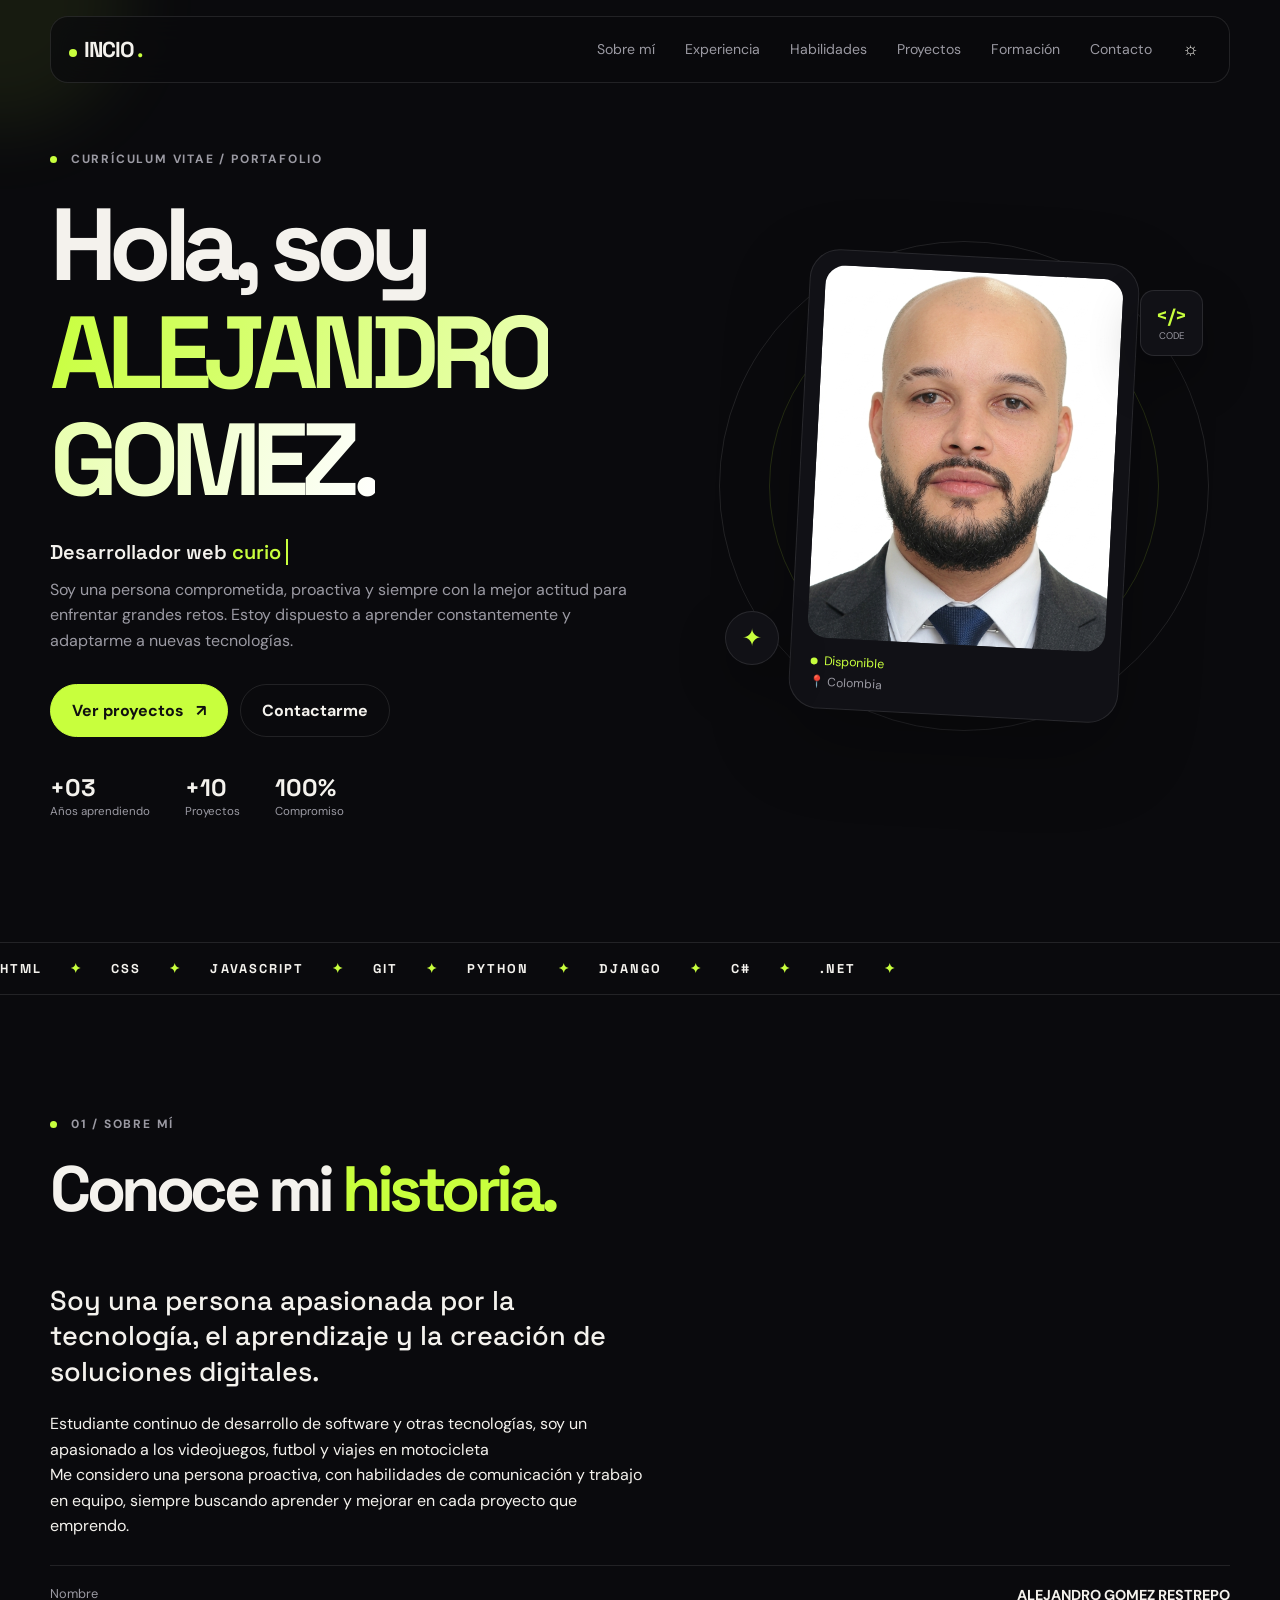
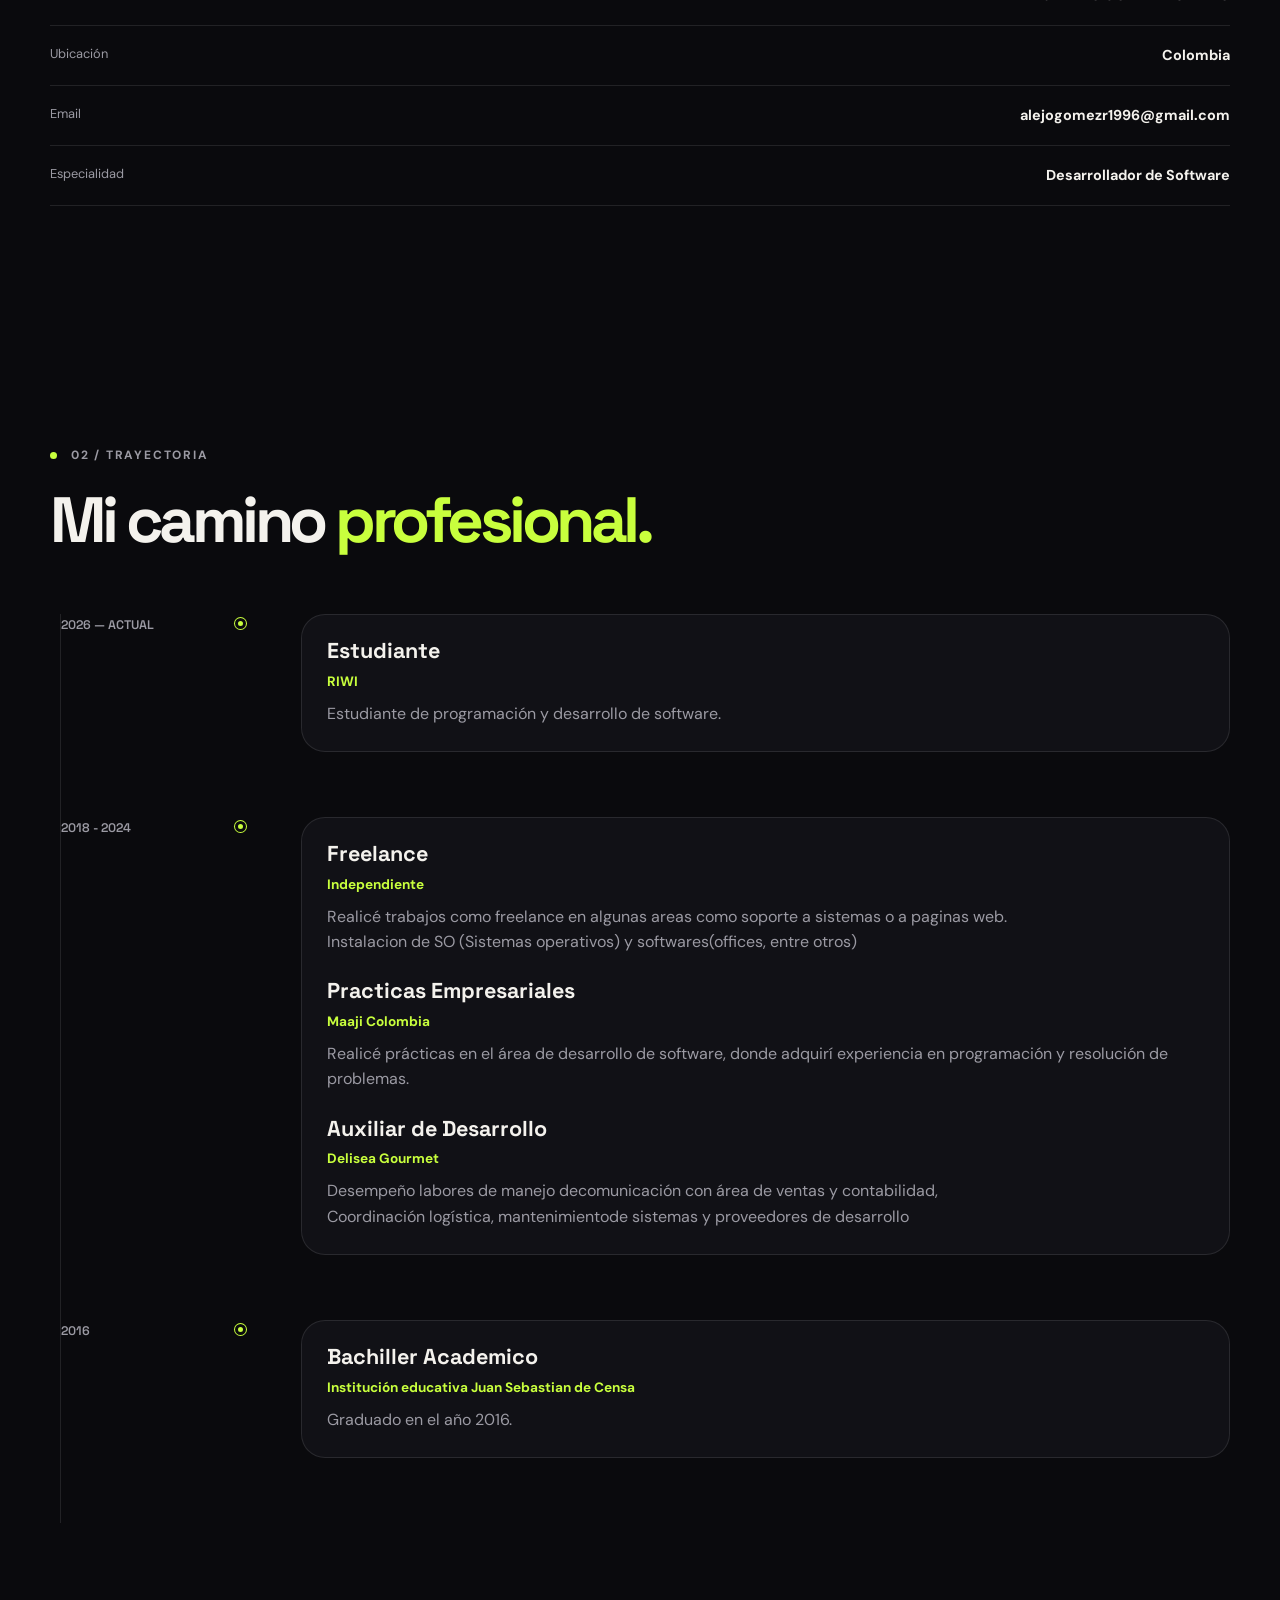
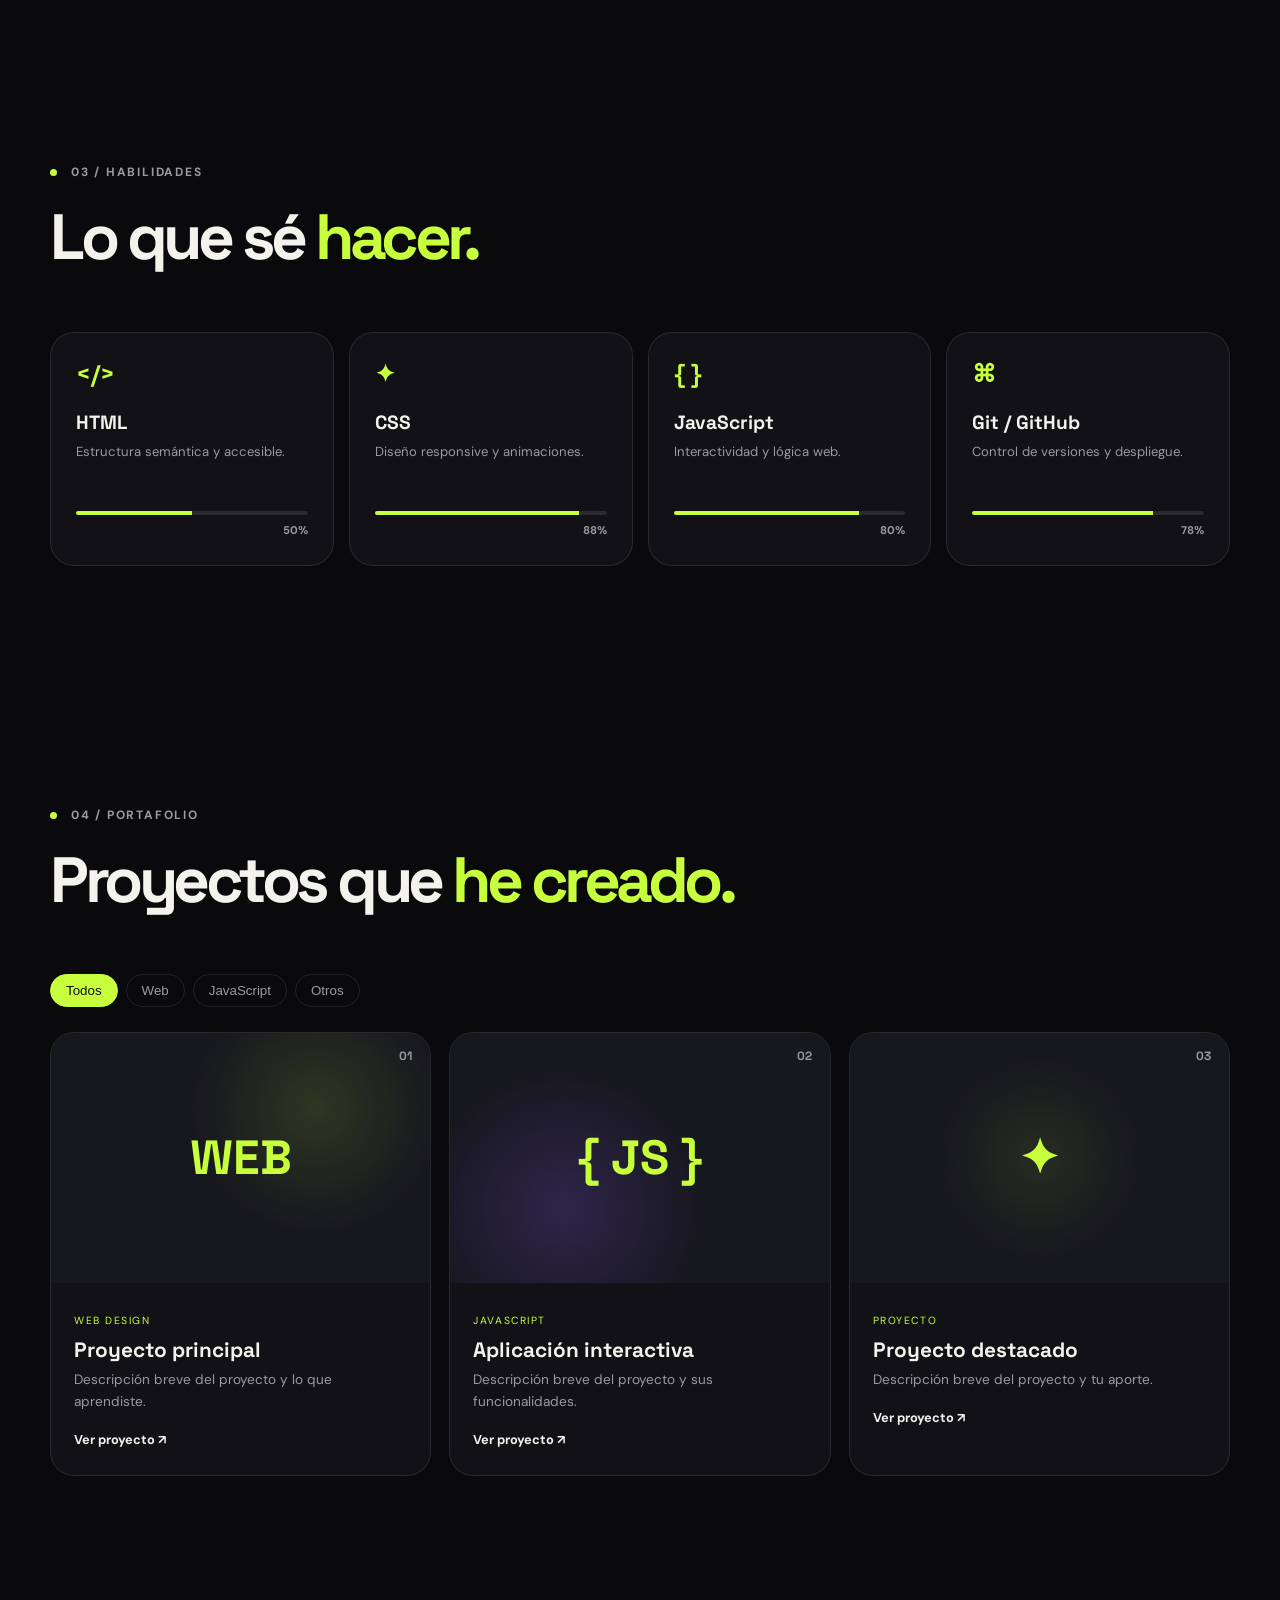
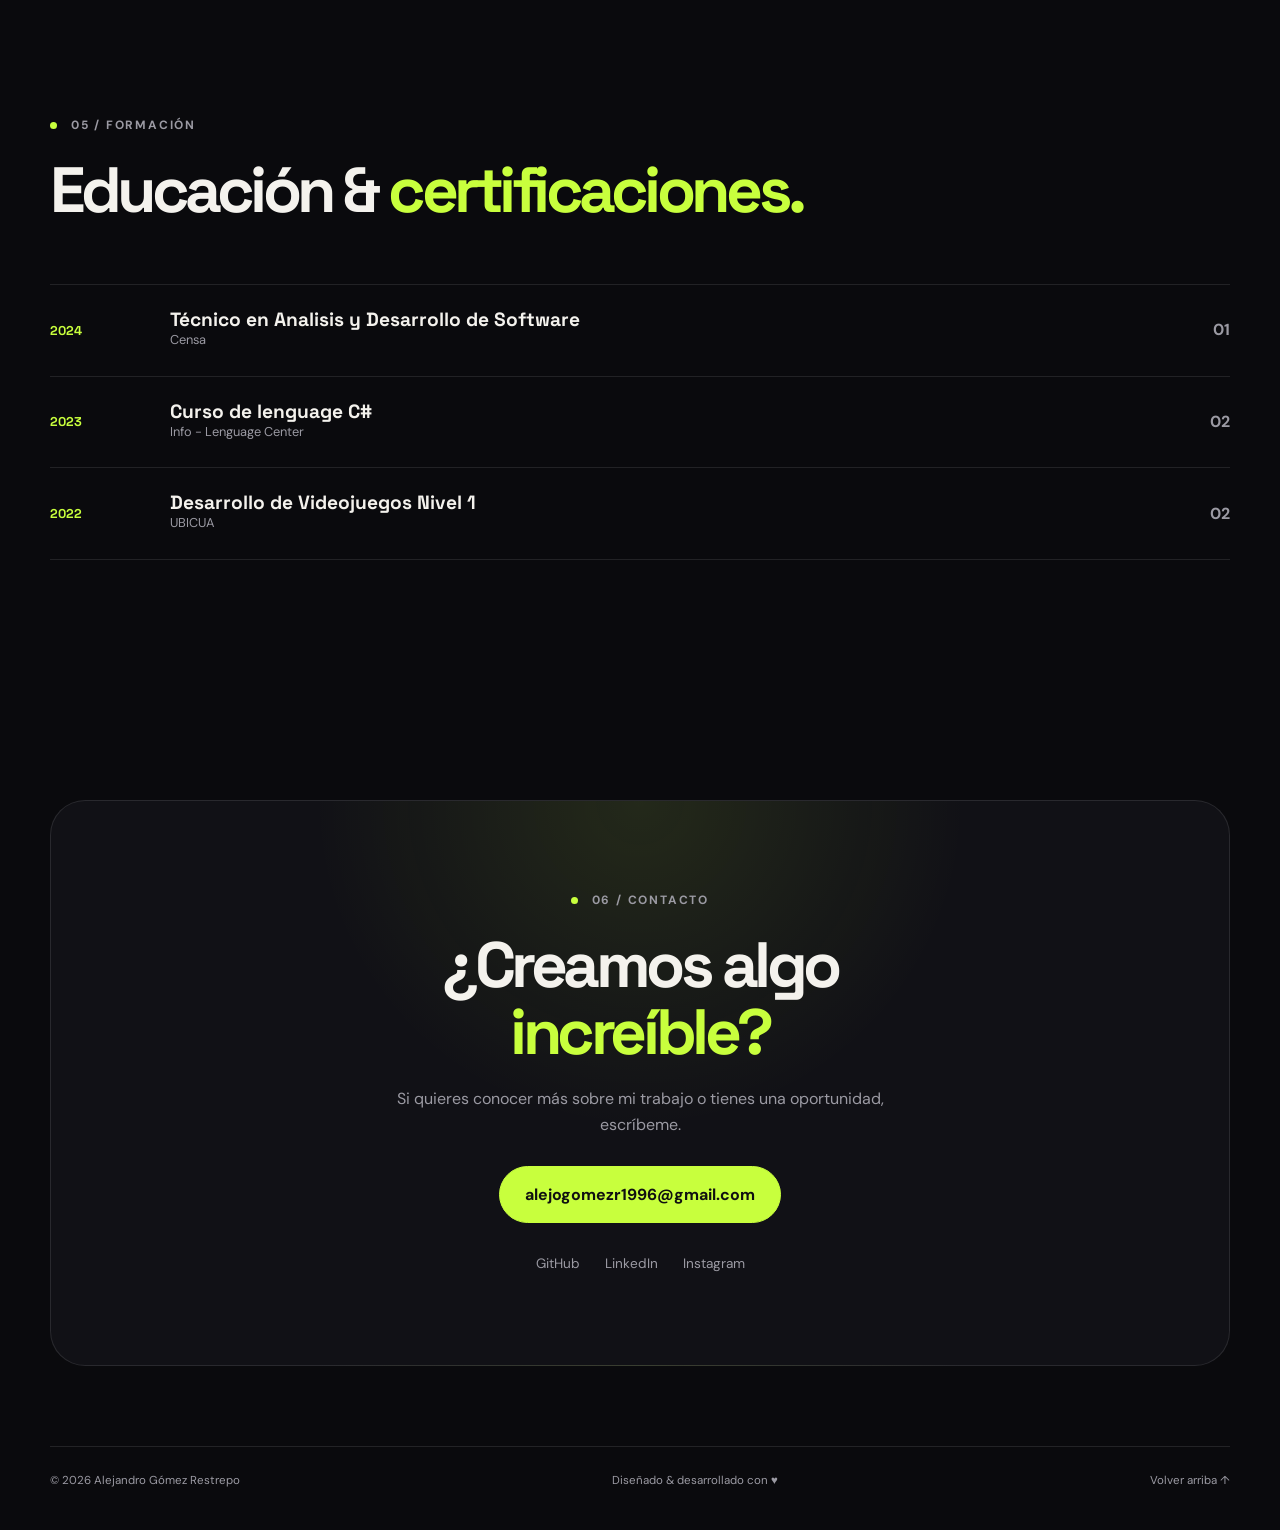
==== index.html @ 9b1a6c8f "Se agrega CV" ====
<!DOCTYPE html>
<html lang="es">
<head>
  <meta charset="UTF-8">
  <meta name="viewport" content="width=device-width, initial-scale=1.0">
  <meta name="description" content="CV interactivo y portafolio profesional.">
  <title>Mi CV | Portafolio Interactivo</title>
  <link rel="preconnect" href="https://fonts.googleapis.com">
  <link rel="preconnect" href="https://fonts.gstatic.com" crossorigin>
  <link href="https://fonts.googleapis.com/css2?family=DM+Sans:wght@400;500;600;700&family=Space+Grotesk:wght@500;600;700&display=swap" rel="stylesheet">
  <link rel="stylesheet" href="css/styles.css">
</head>
<body>
  <div class="progress-bar" id="progressBar"></div>
  <div class="cursor-glow" id="cursorGlow"></div>

  <header class="navbar">
    <a class="brand" href="#inicio"><span class="brand-dot"></span>INCIO<span class="brand-accent"> .</span></a>
    <button class="menu-toggle" id="menuToggle" aria-label="Abrir menú">☰</button>
    <nav id="mainNav">
      <a href="#sobre-mi">Sobre mí</a>
      <a href="#experiencia">Experiencia</a>
      <a href="#habilidades">Habilidades</a>
      <a href="#proyectos">Proyectos</a>
      <a href="#formacion">Formación</a>
      <a href="#contacto">Contacto</a>
      <button class="theme-toggle" id="themeToggle" aria-label="Cambiar tema">☼</button>
    </nav>
  </header>

  <main>
    <section class="hero section" id="inicio">
      <div class="hero-copy reveal">
        <p class="eyebrow"><span></span> CURRÍCULUM VITAE / PORTAFOLIO</p>
        <h1>Hola, soy<br><span class="gradient-text">ALEJANDRO GOMEZ.</span></h1>
        <p class="hero-role">Desarrollador web <span class="typed" id="typedText"></span></p>
        <p class="hero-description">
            Soy una persona comprometida, proactiva y
            siempre con la mejor actitud para enfrentar grandes
            retos. Estoy dispuesto a aprender constantemente
            y adaptarme a nuevas tecnologías.
        </p>
        <div class="hero-actions">
          <a class="btn btn-primary" href="#proyectos">Ver proyectos <span>↗</span></a>
          <a class="btn btn-ghost" href="#contacto">Contactarme</a>
        </div>
        <div class="quick-stats">
          <div><strong>+03</strong><span>Años aprendiendo</span></div>
          <div><strong>+10</strong><span>Proyectos</span></div>
          <div><strong>100%</strong><span>Compromiso</span></div>
        </div>
      </div>

      <div class="hero-visual reveal">
        <div class="orbit orbit-one"></div>
        <div class="orbit orbit-two"></div>
        <div class="profile-card">
          <div class="profile-image-wrap">
            <img src="img/photo2.jpeg" alt="Foto de perfil" class="profile-image">
          </div>
          <span class="available"><i></i> Disponible</span>
          <p class="profile-location">📍 Colombia</p>
        </div>
        <div class="floating-card card-code">
          <span>&lt;/&gt;</span><small>CODE</small>
        </div>
        <div class="floating-card card-star">✦</div>
      </div>
    </section>

    <section class="marquee" aria-label="Tecnologías">
      <div class="marquee-track">
        <span>HTML</span><b>✦</b><span>CSS</span><b>✦</b><span>JAVASCRIPT</span><b>✦</b><span>GIT</span><b>✦</b>
        <span>PYTHON</span><b>✦</b><span>DJANGO</span><b>✦</b><span>C#</span><b>✦</b><span>.NET</span><b>✦</b>
      </div>
    </section>

    <section class="section about" id="sobre-mi">
      <div class="section-heading reveal">
        <p class="eyebrow"><span></span> 01 / SOBRE MÍ</p>
        <h2>Conoce mi <em>historia.</em></h2>
      </div>
      <div class="about-grid">
        <class="about-text reveal">
          <p class="lead">Soy una persona apasionada por la tecnología, el aprendizaje y la creación de soluciones digitales.</p>
          <!-- <p>Escribe aquí una descripción más completa de tu perfil: quién eres, qué estudias o haces, cuáles son tus objetivos profesionales y qué te diferencia.</p> -->
          <p>Estudiante continuo de desarrollo de software y otras tecnologías, soy un apasionado a los videojuegos, futbol y viajes en motocicleta</p>
          <p>Me considero una persona proactiva, con habilidades de comunicación y trabajo en equipo, siempre buscando aprender y mejorar en cada proyecto que emprendo.</p><br>
          <!-- <p>Este CV está pensado para que puedas mostrar tu trayectoria de una manera visual, moderna e interactiva.</p> -->
        </div>
        <div class="info-panel reveal">
          <div><span>Nombre</span><strong>ALEJANDRO GOMEZ RESTREPO</strong></div>
          <div><span>Ubicación</span><strong>Colombia</strong></div>
          <div><span>Email</span><strong>alejogomezr1996@gmail.com</strong></div>
          <div><span>Especialidad</span><strong>Desarrollador de Software</strong></div>
        </div>
      </div>
    </section>

    <section class="section timeline-section" id="experiencia">
      <div class="section-heading reveal">
        <p class="eyebrow"><span></span> 02 / TRAYECTORIA</p>
        <h2>Mi camino <em>profesional.</em></h2>
      </div>
      <div class="timeline">
        <article class="timeline-item reveal">
          <span class="timeline-year">2026 — ACTUAL</span>  
          <div class="timeline-dot"></div>
          <div class="timeline-content">
            <h3>Estudiante</h3>
            <h4>RIWI</h4>
            <p>Estudiante de programación y desarrollo de software.</p>
          </div>
        </article>
        <article class="timeline-item reveal">
          <span class="timeline-year">2018 - 2024</span>
          <div class="timeline-dot"></div>
          <div class="timeline-content">
            <h3>Freelance</h3>
            <h4>Independiente</h4>
            <p>Realicé trabajos como freelance en algunas areas como soporte a sistemas o a paginas web.</p>
            <p>Instalacion de SO (Sistemas operativos) y softwares(offices, entre otros)</p><br>
            <h3>Practicas Empresariales</h3>
            <h4>Maaji Colombia</h4>
            <p>Realicé prácticas en el área de desarrollo de software, donde adquirí experiencia en programación y resolución de problemas.</p><br>
            <h3>Auxiliar de Desarrollo</h3>
            <h4>Delisea Gourmet</h4>
            <p>Desempeño labores de manejo decomunicación con área de ventas y contabilidad,</p>
            <p>Coordinación logística, mantenimientode sistemas y proveedores de desarrollo</p>
          </div>
        </article>
        <article class="timeline-item reveal">
          <span class="timeline-year">2016</span>
          <div class="timeline-dot"></div>
          <div class="timeline-content">
            <h3>Bachiller Academico</h3>
            <h4>Institución educativa Juan Sebastian de Censa</h4>
            <p>Graduado en el año 2016.</p>
          </div>
        </article>
      </div>
    </section>

    <section class="section skills" id="habilidades">
      <div class="section-heading reveal">
        <p class="eyebrow"><span></span> 03 / HABILIDADES</p>
        <h2>Lo que sé <em>hacer.</em></h2>
      </div>
      <div class="skills-grid">
        <div class="skill-card reveal"><div class="skill-icon">&lt;/&gt;</div><h3>HTML</h3><p>Estructura semántica y accesible.</p><div class="meter"><span style="--level: 50%"></span></div><b>50%</b></div>
        <div class="skill-card reveal"><div class="skill-icon">✦</div><h3>CSS</h3><p>Diseño responsive y animaciones.</p><div class="meter"><span style="--level: 88%"></span></div><b>88%</b></div>
        <div class="skill-card reveal"><div class="skill-icon">{ }</div><h3>JavaScript</h3><p>Interactividad y lógica web.</p><div class="meter"><span style="--level: 80%"></span></div><b>80%</b></div>
        <div class="skill-card reveal"><div class="skill-icon">⌘</div><h3>Git / GitHub</h3><p>Control de versiones y despliegue.</p><div class="meter"><span style="--level: 78%"></span></div><b>78%</b></div>
      </div>
    </section>

    <section class="section projects" id="proyectos">
      <div class="section-heading reveal">
        <p class="eyebrow"><span></span> 04 / PORTAFOLIO</p>
        <h2>Proyectos que <em>he creado.</em></h2>
      </div>
      <div class="project-filters reveal">
        <button class="filter active" data-filter="all">Todos</button>
        <button class="filter" data-filter="web">Web</button>
        <button class="filter" data-filter="js">JavaScript</button>
        <button class="filter" data-filter="otros">Otros</button>
      </div>
      <div class="projects-grid">
        <article class="project-card reveal" data-category="web">
          <div class="project-number">01</div><div class="project-art art-one">WEB</div>
          <div class="project-body"><span>WEB DESIGN</span><h3>Proyecto principal</h3><p>Descripción breve del proyecto y lo que aprendiste.</p><a href="#" class="project-link">Ver proyecto ↗</a></div>
        </article>
        <article class="project-card reveal" data-category="js">
          <div class="project-number">02</div><div class="project-art art-two">{ JS }</div>
          <div class="project-body"><span>JAVASCRIPT</span><h3>Aplicación interactiva</h3><p>Descripción breve del proyecto y sus funcionalidades.</p><a href="#" class="project-link">Ver proyecto ↗</a></div>
        </article>
        <article class="project-card reveal" data-category="otros">
          <div class="project-number">03</div><div class="project-art art-three">✦</div>
          <div class="project-body"><span>PROYECTO</span><h3>Proyecto destacado</h3><p>Descripción breve del proyecto y tu aporte.</p><a href="#" class="project-link">Ver proyecto ↗</a></div>
        </article>
      </div>
    </section>

    <section class="section education" id="formacion">
      <div class="section-heading reveal">
        <p class="eyebrow"><span></span> 05 / FORMACIÓN</p>
        <h2>Educación & <em>certificaciones.</em></h2>
      </div>
      <div class="education-list">
        <div class="education-item reveal"><span>2024</span><div><h3>Técnico en Analisis y Desarrollo de Software</h3><p>Censa </p></div><strong>01</strong></div>
        <div class="education-item reveal"><span>2023</span><div><h3>Curso de lenguage C#</h3><p>Info - Lenguage Center</p></div><strong>02</strong></div>
        <div class="education-item reveal"><span>2022</span><div><h3>Desarrollo de Videojuegos Nivel 1</h3><p>UBICUA</p></div><strong>02</strong></div>
        <!-- <div class="education-item reveal"><span>2025</span><div><h3>Certificación adicional</h3><p>Entidad certificadora</p></div><strong>03</strong></div> -->
      </div>
    </section>

    <section class="section contact" id="contacto">
      <div class="contact-box reveal">
        <p class="eyebrow"><span></span> 06 / CONTACTO</p>
        <h2>¿Creamos algo<br><em>increíble?</em></h2>
        <p>Si quieres conocer más sobre mi trabajo o tienes una oportunidad, escríbeme.</p>
        <a class="btn btn-primary big" href="mailto:alejogomezr1996@gmail.com">alejogomezr1996@gmail.com</a>
        <div class="socials">
          <a href="https://github.com/AlejandroGR96" aria-label="GitHub" target="_blank">GitHub</a>
          <a href="https://www.linkedin.com/in/alejandro-gomez-restrepo-93690523a/" aria-label="LinkedIn" target="_blank">LinkedIn</a>
          <a href="https://www.instagram.com/alejogr_96?xtok=ZXhmM2g1YzNiZmpo" aria-label="Instagram" target="_blank">Instagram</a>
        </div>
      </div>
    </section>
  </main>

  <footer>
    <span>© 2026 Alejandro Gómez Restrepo</span>
    <span>Diseñado & desarrollado con ♥</span>
    <a href="#inicio">Volver arriba ↑</a>
  </footer> 

  <script src="js/main.js"></script>
</body>
</html>
---- css/styles.css ----
/* =========================
  CV INTERACTIVO - ESTILOS
  ========================= */
:root {
  --bg: #0a0a0d;
  --surface: #111116;
  --surface-2: #17171e;
  --text: #f4f2ed;
  --muted: #9b9aa3;
  --line: rgba(255, 255, 255, 0.1);
  --accent: #c8ff3d;
  --accent-2: #8d5cff;
  --max: 1180px;
  --radius: 24px;
}
body.light {
  --bg: #f5f4ef;
  --surface: #ffffff;
  --surface-2: #eae9e2;
  --text: #111116;
  --muted: #5f5f68;
  --line: rgba(0, 0, 0, 0.11);
}
* {
  box-sizing: border-box;
  margin: 0;
  padding: 0;
}
html {
  scroll-behavior: smooth;
}
body {
  background: var(--bg);
  color: var(--text);
  font-family: "DM Sans", sans-serif;
  line-height: 1.6;
  overflow-x: hidden;
  transition:
    background 0.3s,
    color 0.3s;
}
a {
  color: inherit;
  text-decoration: none;
}
.progress-bar {
  position: fixed;
  inset: 0 auto auto 0;
  width: 0;
  height: 3px;
  background: var(--accent);
  z-index: 9999;
}
.cursor-glow {
  position: fixed;
  width: 260px;
  height: 260px;
  border-radius: 50%;
  background: rgba(200, 255, 61, 0.07);
  filter: blur(35px);
  pointer-events: none;
  transform: translate(-50%, -50%);
  z-index: 0;
}
.navbar {
  position: fixed;
  top: 0;
  left: 50%;
  transform: translateX(-50%);
  width: min(100% - 32px, 1180px);
  margin-top: 16px;
  padding: 13px 18px;
  display: flex;
  align-items: center;
  justify-content: space-between;
  border: 1px solid var(--line);
  border-radius: 18px;
  background: rgba(10, 10, 13, 0.72);
  backdrop-filter: blur(18px);
  z-index: 1000;
}
body.light .navbar {
  background: rgba(245, 244, 239, 0.78);
}
.brand {
  font: 700 1.35rem "Space Grotesk";
  letter-spacing: -0.05em;
}
.brand-dot {
  display: inline-block;
  width: 8px;
  height: 8px;
  border-radius: 50%;
  background: var(--accent);
  margin-right: 7px;
}
.brand-accent {
  color: var(--accent);
}
nav {
  display: flex;
  gap: 6px;
  align-items: center;
}
nav a,
.theme-toggle {
  padding: 8px 12px;
  color: var(--muted);
  font-size: 0.88rem;
  border-radius: 10px;
  transition: 0.25s;
}
nav a:hover {
  color: var(--text);
  background: var(--line);
}
.theme-toggle,
.menu-toggle {
  border: 0;
  background: transparent;
  color: var(--text);
  cursor: pointer;
  font-size: 1.15rem;
}
.menu-toggle {
  display: none;
}
.section {
  width: min(100% - 40px, var(--max));
  margin: auto;
  padding: 120px 0;
  position: relative;
}
.hero {
  min-height: 100vh;
  display: grid;
  grid-template-columns: 1.05fr 0.95fr;
  align-items: center;
  gap: 60px;
  padding-top: 150px;
}
.eyebrow {
  color: var(--muted);
  font-size: 0.75rem;
  letter-spacing: 0.15em;
  font-weight: 700;
  margin-bottom: 22px;
}
.eyebrow span {
  display: inline-block;
  width: 7px;
  height: 7px;
  background: var(--accent);
  border-radius: 50%;
  margin-right: 9px;
}
h1,
h2,
h3 {
  font-family: "Space Grotesk", sans-serif;
  line-height: 1.05;
}
h1 {
  font-size: clamp(4rem, 8vw, 7.8rem);
  letter-spacing: -0.08em;
}
h2 {
  font-size: clamp(2.8rem, 5vw, 5rem);
  letter-spacing: -0.07em;
}
h2 em {
  font-style: normal;
  color: var(--accent);
}
.gradient-text {
  background: linear-gradient(110deg, var(--accent), #fff);
  -webkit-background-clip: text;
  background-clip: text;
  color: transparent;
}
.hero-role {
  margin: 25px 0 12px;
  font: 600 1.25rem "Space Grotesk";
}
.typed {
  color: var(--accent);
  border-right: 2px solid var(--accent);
  padding-right: 5px;
}
.hero-description {
  color: var(--muted);
  max-width: 620px;
}
.hero-actions {
  display: flex;
  gap: 12px;
  margin: 30px 0;
}
.btn {
  display: inline-flex;
  align-items: center;
  justify-content: center;
  gap: 12px;
  border-radius: 999px;
  padding: 13px 21px;
  font-weight: 700;
  border: 1px solid var(--line);
  transition: 0.25s;
}
.btn-primary {
  color: #101010;
  background: var(--accent);
  border-color: var(--accent);
}
.btn-primary:hover {
  transform: translateY(-3px);
  box-shadow: 0 12px 30px rgba(200, 255, 61, 0.18);
}
.btn-ghost:hover {
  background: var(--line);
  transform: translateY(-3px);
}
.quick-stats {
  display: flex;
  gap: 35px;
  margin-top: 35px;
}
.quick-stats div {
  display: grid;
}
.quick-stats strong {
  font: 700 1.5rem "Space Grotesk";
}
.quick-stats span {
  color: var(--muted);
  font-size: 0.72rem;
}
.hero-visual {
  min-height: 560px;
  display: grid;
  place-items: center;
  position: relative;
}
.profile-card {
  width: min(330px, 80%);
  padding: 15px;
  border: 1px solid var(--line);
  background: var(--surface);
  border-radius: 30px;
  transform: rotate(3deg);
  box-shadow: 0 30px 80px rgba(0, 0, 0, 0.25);
  z-index: 2;
}
.profile-image-wrap {
  aspect-ratio: 4/5;
  border-radius: 20px;
  overflow: hidden;
  background: var(--surface-2);
}
.profile-image {
  width: 100%;
  height: 100%;
  object-fit: cover;
}
.available {
  display: inline-flex;
  align-items: center;
  gap: 7px;
  margin: 14px 0 2px 5px;
  color: var(--accent);
  font-size: 0.78rem;
}
.available i {
  width: 7px;
  height: 7px;
  background: var(--accent);
  border-radius: 50%;
}
.profile-location {
  margin-left: 5px;
  color: var(--muted);
  font-size: 0.75rem;
}
.orbit {
  position: absolute;
  border: 1px solid var(--line);
  border-radius: 50%;
}
.orbit-one {
  width: 490px;
  height: 490px;
  animation: spin 20s linear infinite;
}
.orbit-two {
  width: 390px;
  height: 390px;
  animation: spin 14s linear infinite reverse;
  border-color: rgba(200, 255, 61, 0.15);
}
@keyframes spin {
  to {
    transform: rotate(360deg);
  }
}
.floating-card {
  position: absolute;
  background: var(--surface);
  border: 1px solid var(--line);
  box-shadow: 0 20px 50px rgba(0, 0, 0, 0.3);
  z-index: 3;
}
.card-code {
  top: 15%;
  right: 5%;
  padding: 12px 15px;
  border-radius: 14px;
  display: grid;
  text-align: center;
}
.card-code span {
  color: var(--accent);
  font: 700 1.2rem "Space Grotesk";
}
.card-code small {
  font-size: 0.6rem;
  color: var(--muted);
}
.card-star {
  left: 5%;
  bottom: 18%;
  width: 54px;
  height: 54px;
  display: grid;
  place-items: center;
  border-radius: 50%;
  color: var(--accent);
  font-size: 1.5rem;
  animation: float 4s ease-in-out infinite;
}
@keyframes float {
  50% {
    transform: translateY(-12px) rotate(10deg);
  }
}
.marquee {
  overflow: hidden;
  border-block: 1px solid var(--line);
  padding: 17px 0;
  white-space: nowrap;
  
}
.marquee-track {
  display: flex;
  width: max-content;
  align-items: center;
  gap: 28px;
  animation: marquee 25s linear infinite;
  font: 700 0.8rem "Space Grotesk";
  letter-spacing: 0.16em;
}
.marquee b {
  color: var(--accent);
}
@keyframes marquee {
  to {
    transform: translateX(-50%);

  }
}
.section-heading {
  margin-bottom: 60px;
}
.about-grid {
  display: grid;
  grid-template-columns: 1.1fr 0.9fr;
  gap: 80px;
}
.lead {
  font: 500 1.7rem/1.3 "Space Grotesk";
  margin-bottom: 22px;
}
.about-text p:not(.lead) {
  color: var(--muted);
  margin-bottom: 15px;
  max-width: 650px;
}
.info-panel {
  border-top: 1px solid var(--line);
}
.info-panel div {
  padding: 18px 0;
  border-bottom: 1px solid var(--line);
  display: flex;
  justify-content: space-between;
  gap: 20px;
}
.info-panel span {
  color: var(--muted);
  font-size: 0.8rem;
}
.info-panel strong {
  font-size: 0.9rem;
  text-align: right;
}
.timeline {
  border-left: 1px solid var(--line);
  margin-left: 10px;
}
.timeline-item {
  display: grid;
  grid-template-columns: 180px 20px 1fr;
  gap: 20px;
  position: relative;
  padding: 0 0 65px 0;
}
.timeline-year {
  color: var(--muted);
  font: 600 0.78rem "Space Grotesk";
  padding-top: 3px;
}
.timeline-dot {
  width: 11px;
  height: 11px;
  border: 3px solid var(--bg);
  background: var(--accent);
  border-radius: 50%;
  margin-left: -26px;
  margin-top: 4px;
  box-shadow: 0 0 0 1px var(--accent);
}
.timeline-content {
  border: 1px solid var(--line);
  border-radius: var(--radius);
  padding: 25px;
  background: var(--surface);
}
.timeline-content h3 {
  font-size: 1.35rem;
}
.timeline-content h4 {
  color: var(--accent);
  font-size: 0.85rem;
  margin: 8px 0;
}
.timeline-content p {
  color: var(--muted);
}
.skills-grid {
  display: grid;
  grid-template-columns: repeat(4, 1fr);
  gap: 15px;
}
.skill-card {
  padding: 25px;
  border: 1px solid var(--line);
  background: var(--surface);
  border-radius: var(--radius);
  transition: 0.3s;
  position: relative;
  overflow: hidden;
}
.skill-card:hover {
  transform: translateY(-7px);
  border-color: rgba(200, 255, 61, 0.35);
}
.skill-icon {
  color: var(--accent);
  font: 700 1.5rem "Space Grotesk";
  height: 55px;
}
.skill-card h3 {
  font-size: 1.2rem;
}
.skill-card p {
  color: var(--muted);
  font-size: 0.82rem;
  min-height: 50px;
  margin: 8px 0 20px;
}
.meter {
  height: 4px;
  background: var(--line);
  border-radius: 10px;
  overflow: hidden;
}
.meter span {
  display: block;
  width: var(--level);
  height: 100%;
  background: var(--accent);
}
.skill-card b {
  display: block;
  text-align: right;
  font-size: 0.7rem;
  color: var(--muted);
  margin-top: 7px;
}
.project-filters {
  display: flex;
  gap: 8px;
  margin-bottom: 25px;
}
.filter {
  cursor: pointer;
  padding: 8px 15px;
  border: 1px solid var(--line);
  border-radius: 999px;
  background: transparent;
  color: var(--muted);
}
.filter.active,
.filter:hover {
  background: var(--accent);
  color: #111;
  border-color: var(--accent);
}
.projects-grid {
  display: grid;
  grid-template-columns: repeat(3, 1fr);
  gap: 18px;
}
.project-card {
  border: 1px solid var(--line);
  background: var(--surface);
  border-radius: var(--radius);
  overflow: hidden;
  position: relative;
  transition: 0.3s;
}
.project-card:hover {
  transform: translateY(-8px);
}
.project-card.hidden {
  display: none;
}
.project-number {
  position: absolute;
  top: 15px;
  right: 18px;
  z-index: 2;
  font: 700 0.75rem "Space Grotesk";
  color: var(--muted);
}
.project-art {
  height: 250px;
  display: grid;
  place-items: center;
  font: 700 3rem "Space Grotesk";
  background: var(--surface-2);
  color: var(--accent);
}
.art-one {
  background:
    radial-gradient(circle at 70% 30%, #c8ff3d22, transparent 40%),
    var(--surface-2);
}
.art-two {
  background:
    radial-gradient(circle at 30% 70%, #8d5cff33, transparent 45%),
    var(--surface-2);
}
.art-three {
  background:
    radial-gradient(circle at 50% 50%, #c8ff3d18, transparent 45%),
    var(--surface-2);
}
.project-body {
  padding: 23px;
}
.project-body span {
  font-size: 0.65rem;
  letter-spacing: 0.15em;
  color: var(--accent);
}
.project-body h3 {
  margin: 8px 0;
  font-size: 1.3rem;
}
.project-body p {
  color: var(--muted);
  font-size: 0.85rem;
}
.project-link {
  display: inline-block;
  margin-top: 17px;
  font-weight: 700;
  font-size: 0.8rem;
}
.education-list {
  border-top: 1px solid var(--line);
}
.education-item {
  display: grid;
  grid-template-columns: 100px 1fr 50px;
  align-items: center;
  gap: 20px;
  padding: 25px 0;
  border-bottom: 1px solid var(--line);
}
.education-item > span {
  color: var(--accent);
  font: 700 0.8rem "Space Grotesk";
}
.education-item h3 {
  font-size: 1.2rem;
}
.education-item p {
  color: var(--muted);
  font-size: 0.8rem;
}
.education-item strong {
  color: var(--muted);
  text-align: right;
}
.contact {
  padding-bottom: 80px;
}
.contact-box {
  text-align: center;
  border: 1px solid var(--line);
  border-radius: 35px;
  padding: 90px 30px;
  background:
    radial-gradient(circle at 50% 0%, rgba(200, 255, 61, 0.1), transparent 40%),
    var(--surface);
}
.contact-box h2 {
  margin-bottom: 20px;
}
.contact-box > p:not(.eyebrow) {
  color: var(--muted);
  max-width: 500px;
  margin: 0 auto 28px;
}
.big {
  padding: 15px 25px;
}
.socials {
  display: flex;
  justify-content: center;
  gap: 25px;
  margin-top: 30px;
  color: var(--muted);
  font-size: 0.85rem;
}
.socials a:hover {
  color: var(--accent);
}
footer {
  width: min(100% - 40px, var(--max));
  margin: auto;
  padding: 25px 0 40px;
  border-top: 1px solid var(--line);
  display: flex;
  justify-content: space-between;
  color: var(--muted);
  font-size: 0.72rem;
}
footer a:hover {
  color: var(--text);
}
.reveal {
  opacity: 0;
  transform: translateY(30px);
  transition:
    opacity 0.7s ease,
    transform 0.7s ease;
}
.reveal.visible {
  opacity: 1;
  transform: none;
}
@media (max-width: 900px) {
  .hero {
    grid-template-columns: 1fr;
    padding-top: 130px;
  }
  .hero-visual {
    min-height: 500px;
  }
  .about-grid {
    grid-template-columns: 1fr;
    gap: 40px;
  }
  .skills-grid {
    grid-template-columns: repeat(2, 1fr);
  }
  .projects-grid {
    grid-template-columns: 1fr 1fr;
  }
}
@media (max-width: 650px) {
  .navbar {
    width: calc(100% - 20px);
  }
  .menu-toggle {
    display: block;
  }
  nav {
    position: absolute;
    top: 58px;
    left: 0;
    right: 0;
    padding: 12px;
    display: none;
    flex-direction: column;
    align-items: stretch;
    background: var(--surface);
    border: 1px solid var(--line);
    border-radius: 16px;
  }
  nav.open {
    display: flex;
  }
  nav a {
    text-align: center;
  }
  .section {
    width: min(100% - 28px, var(--max));
    padding: 85px 0;
  }
  h1 {
    font-size: clamp(3.2rem, 18vw, 5rem);
  }
  .quick-stats {
    gap: 18px;
  }
  .orbit-one {
    width: 360px;
    height: 360px;
  }
  .orbit-two {
    width: 290px;
    height: 290px;
  }
  .profile-card {
    width: 260px;
  }
  .card-code {
    right: 0;
  }
  .card-star {
    left: 0;
  }
  .skills-grid,
  .projects-grid {
    grid-template-columns: 1fr;
  }
  .timeline-item {
    grid-template-columns: 1fr;
    gap: 8px;
    padding-left: 20px;
  }
  .timeline-dot {
    position: absolute;
    left: 0;
    margin: 4px 0 0 -6px;
  }
  .education-item {
    grid-template-columns: 65px 1fr;
  }
  .education-item strong {
    display: none;
  }
  footer {
    flex-direction: column;
    gap: 8px;
  }
}
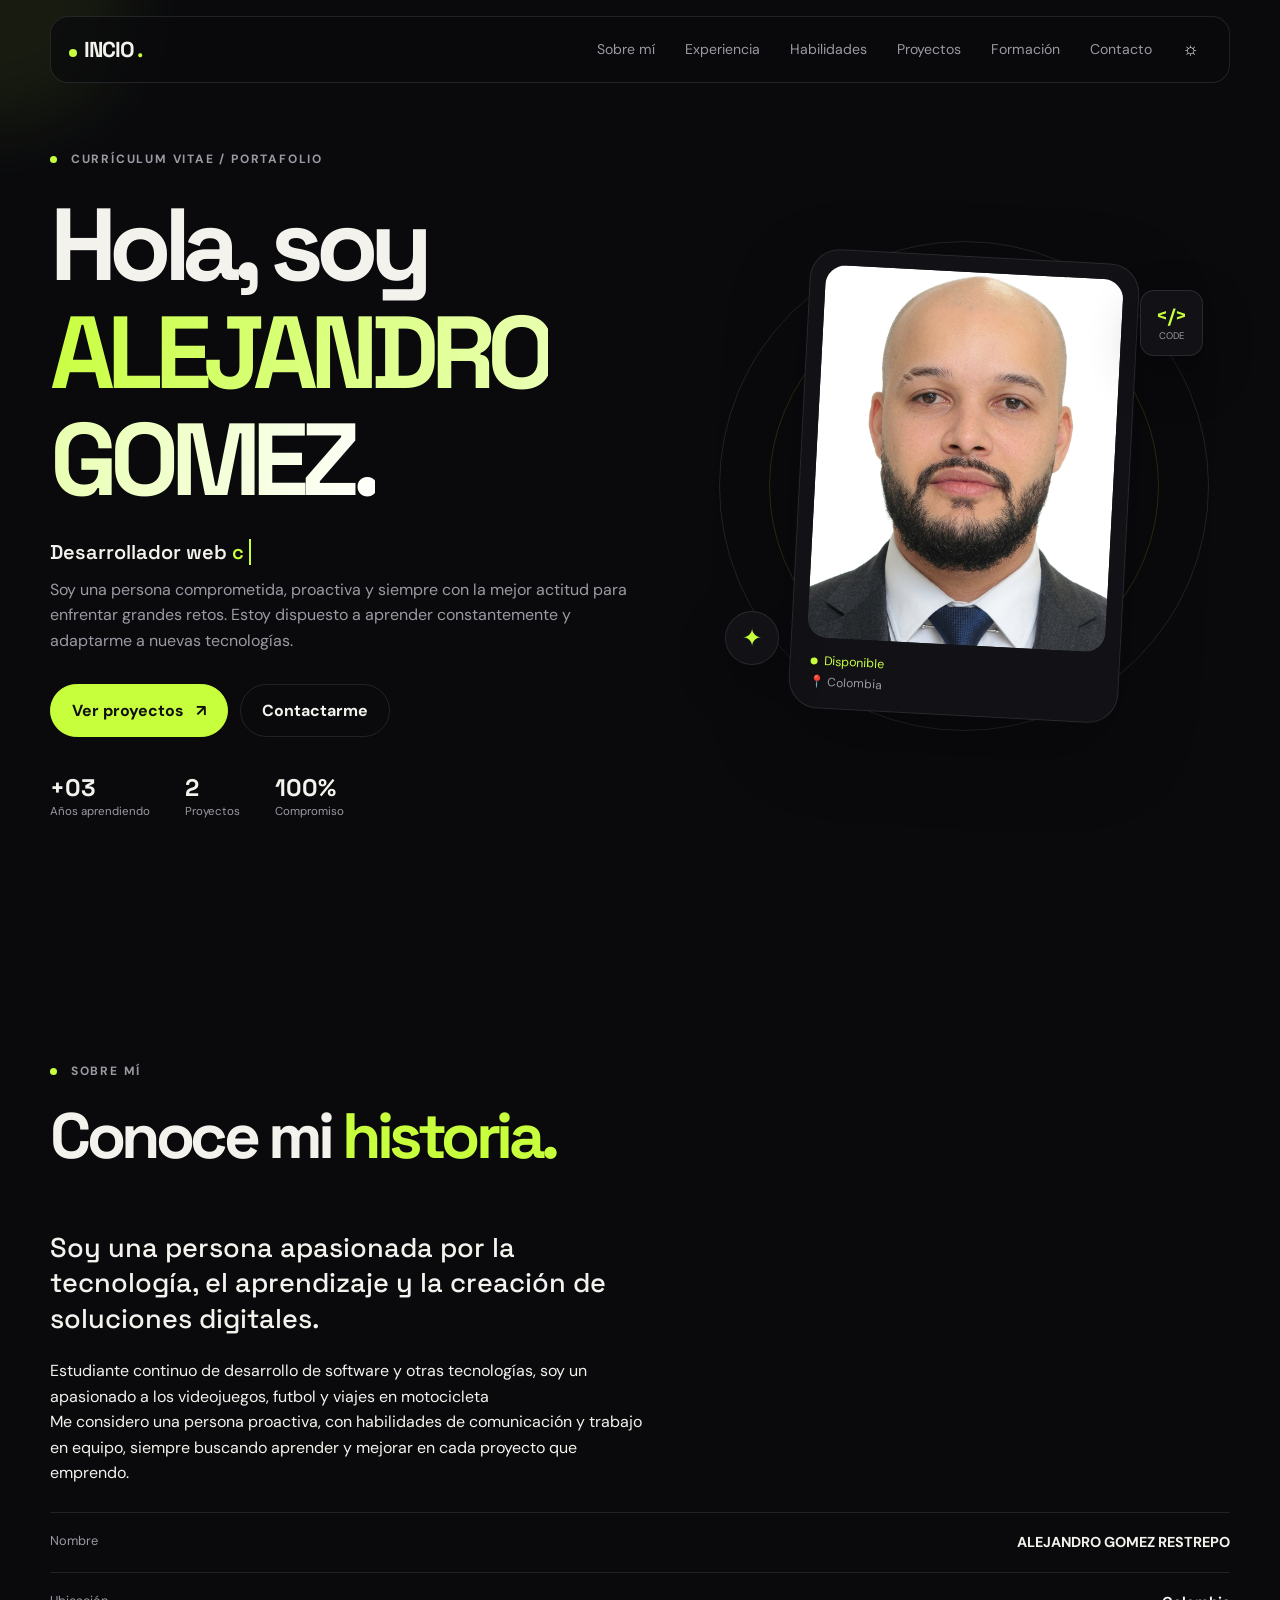
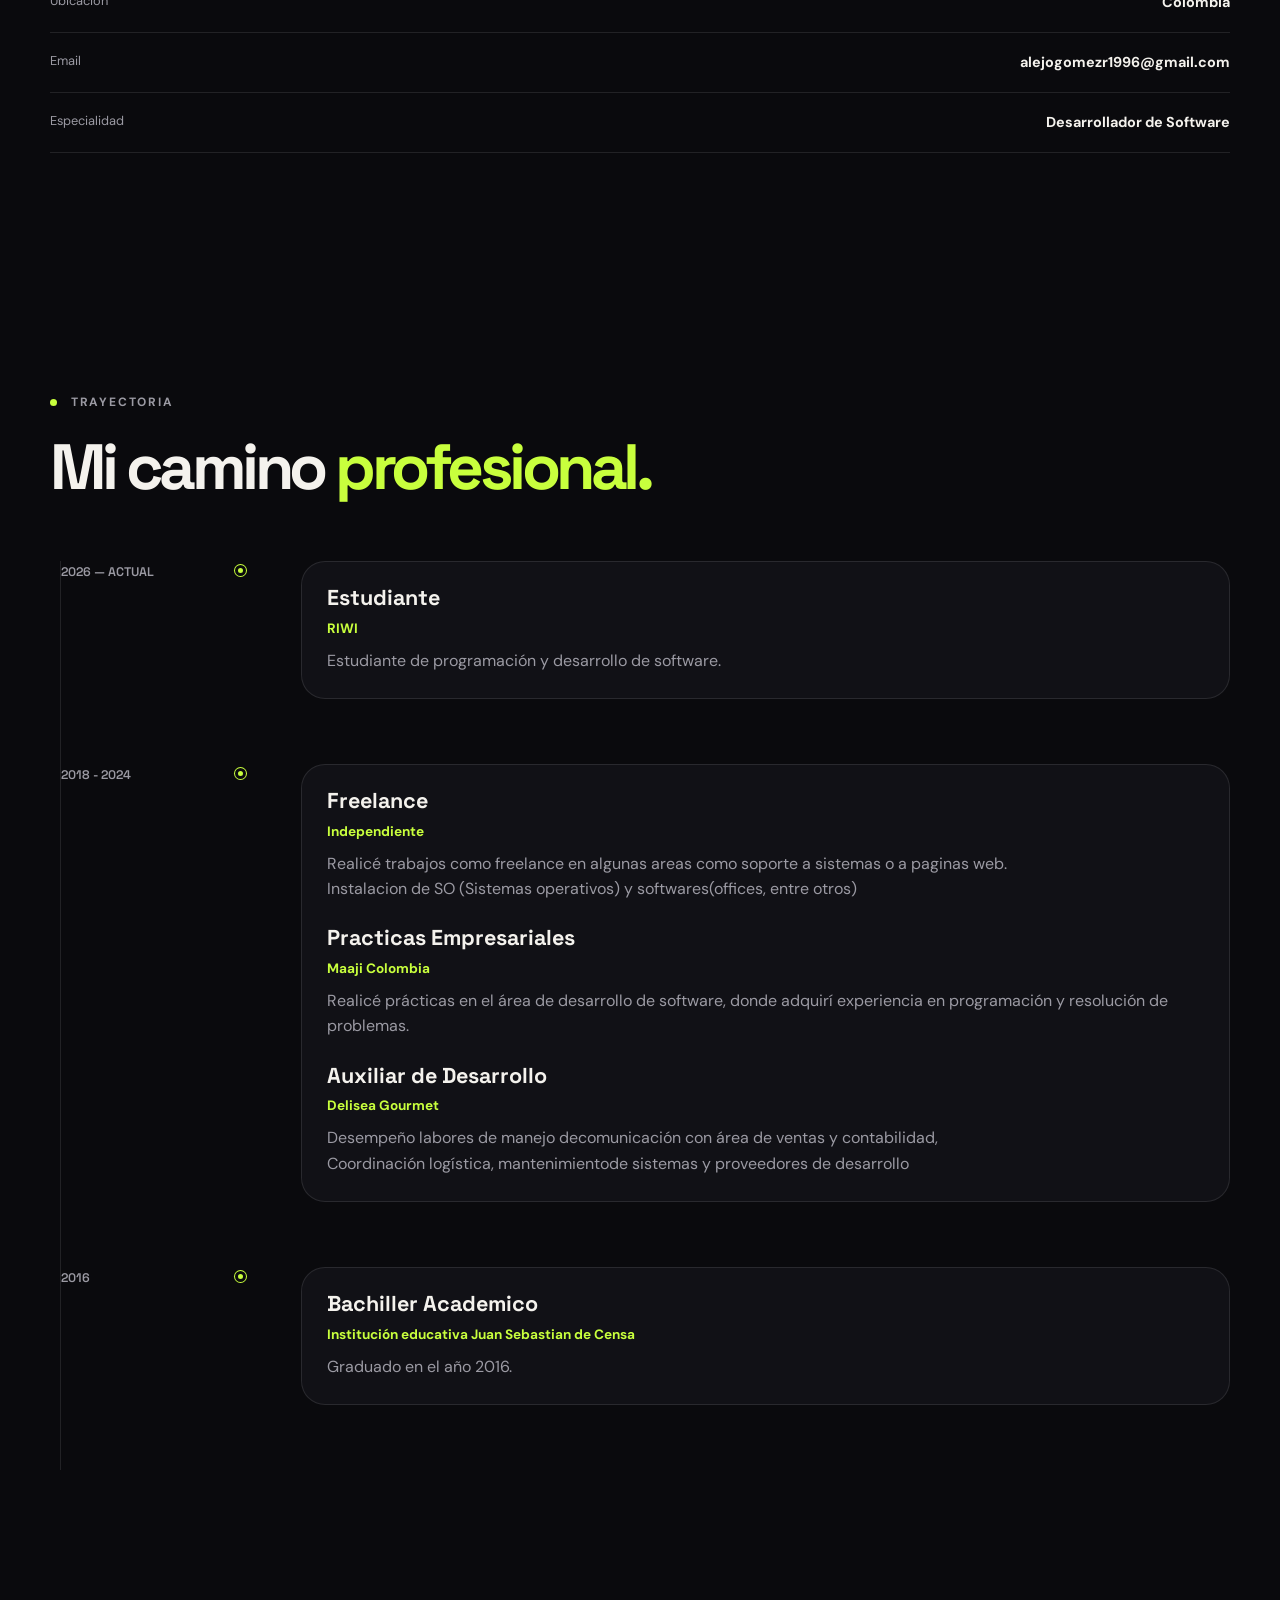
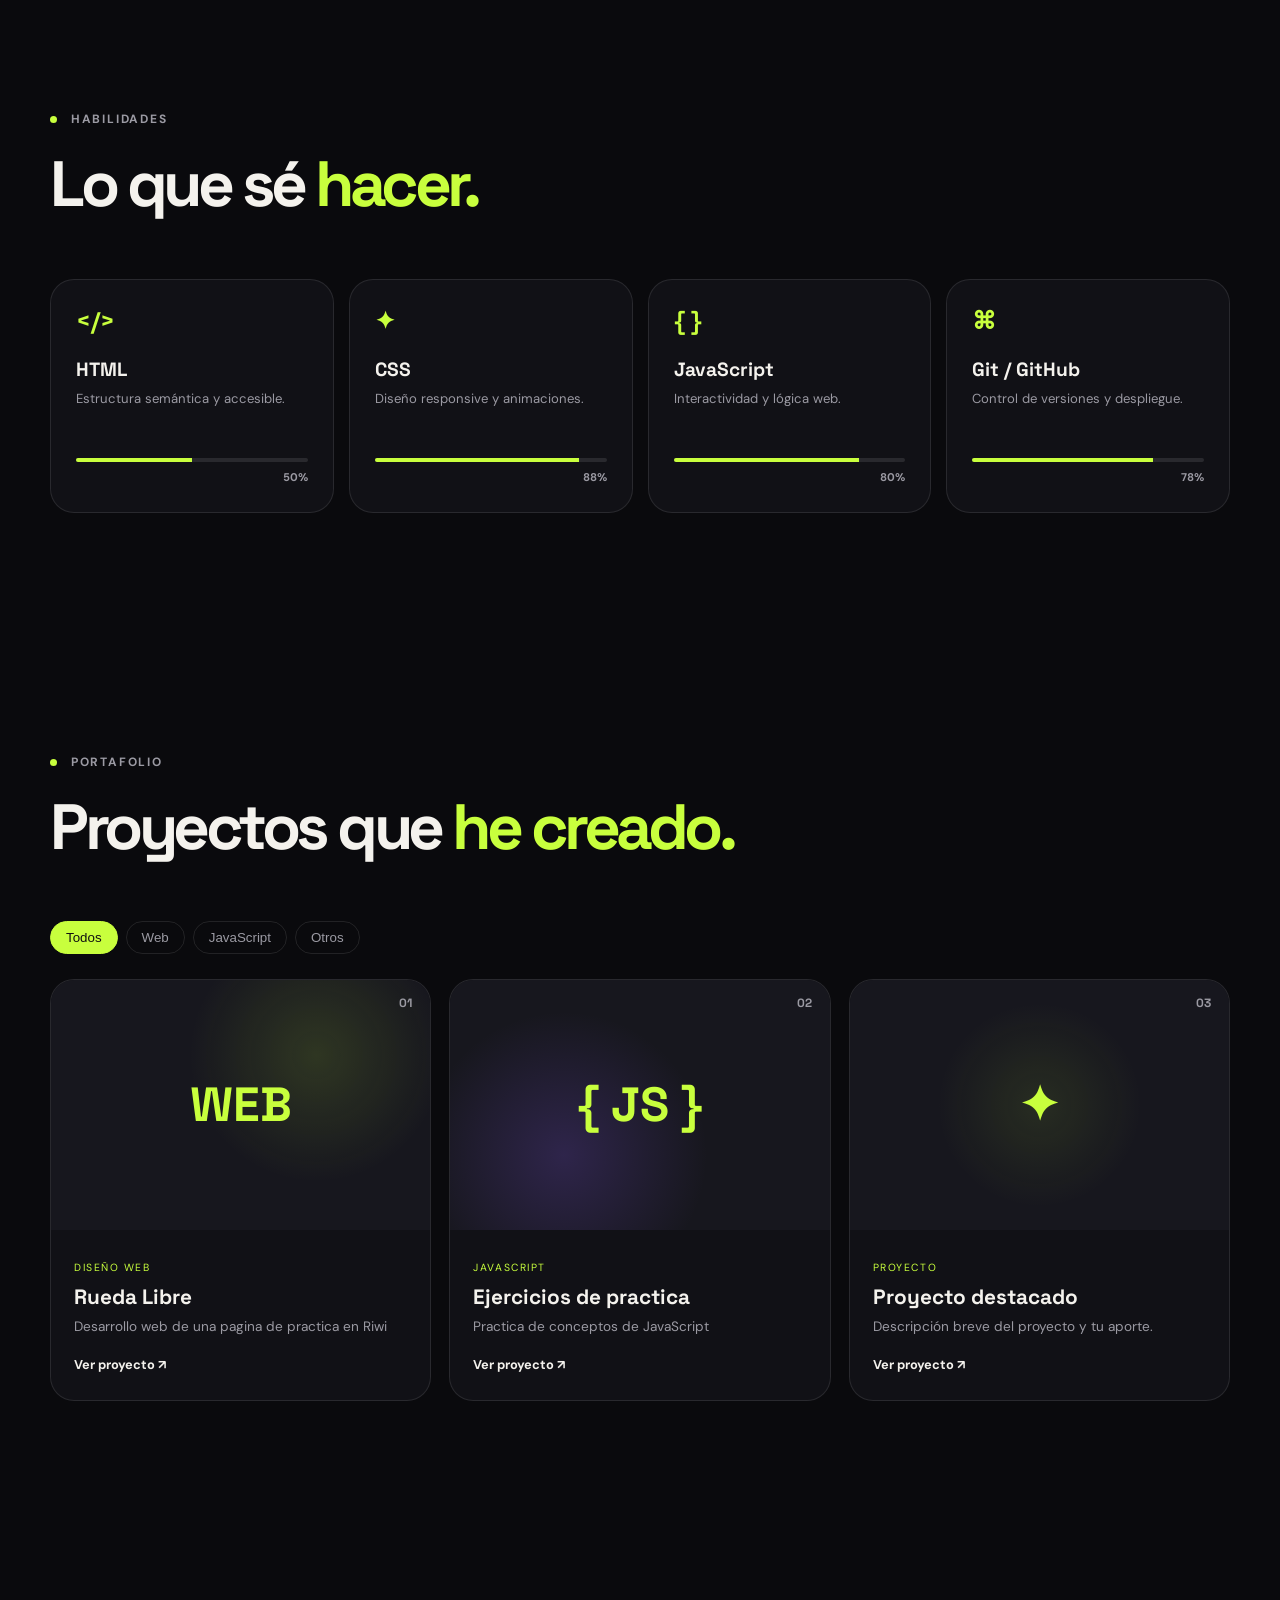
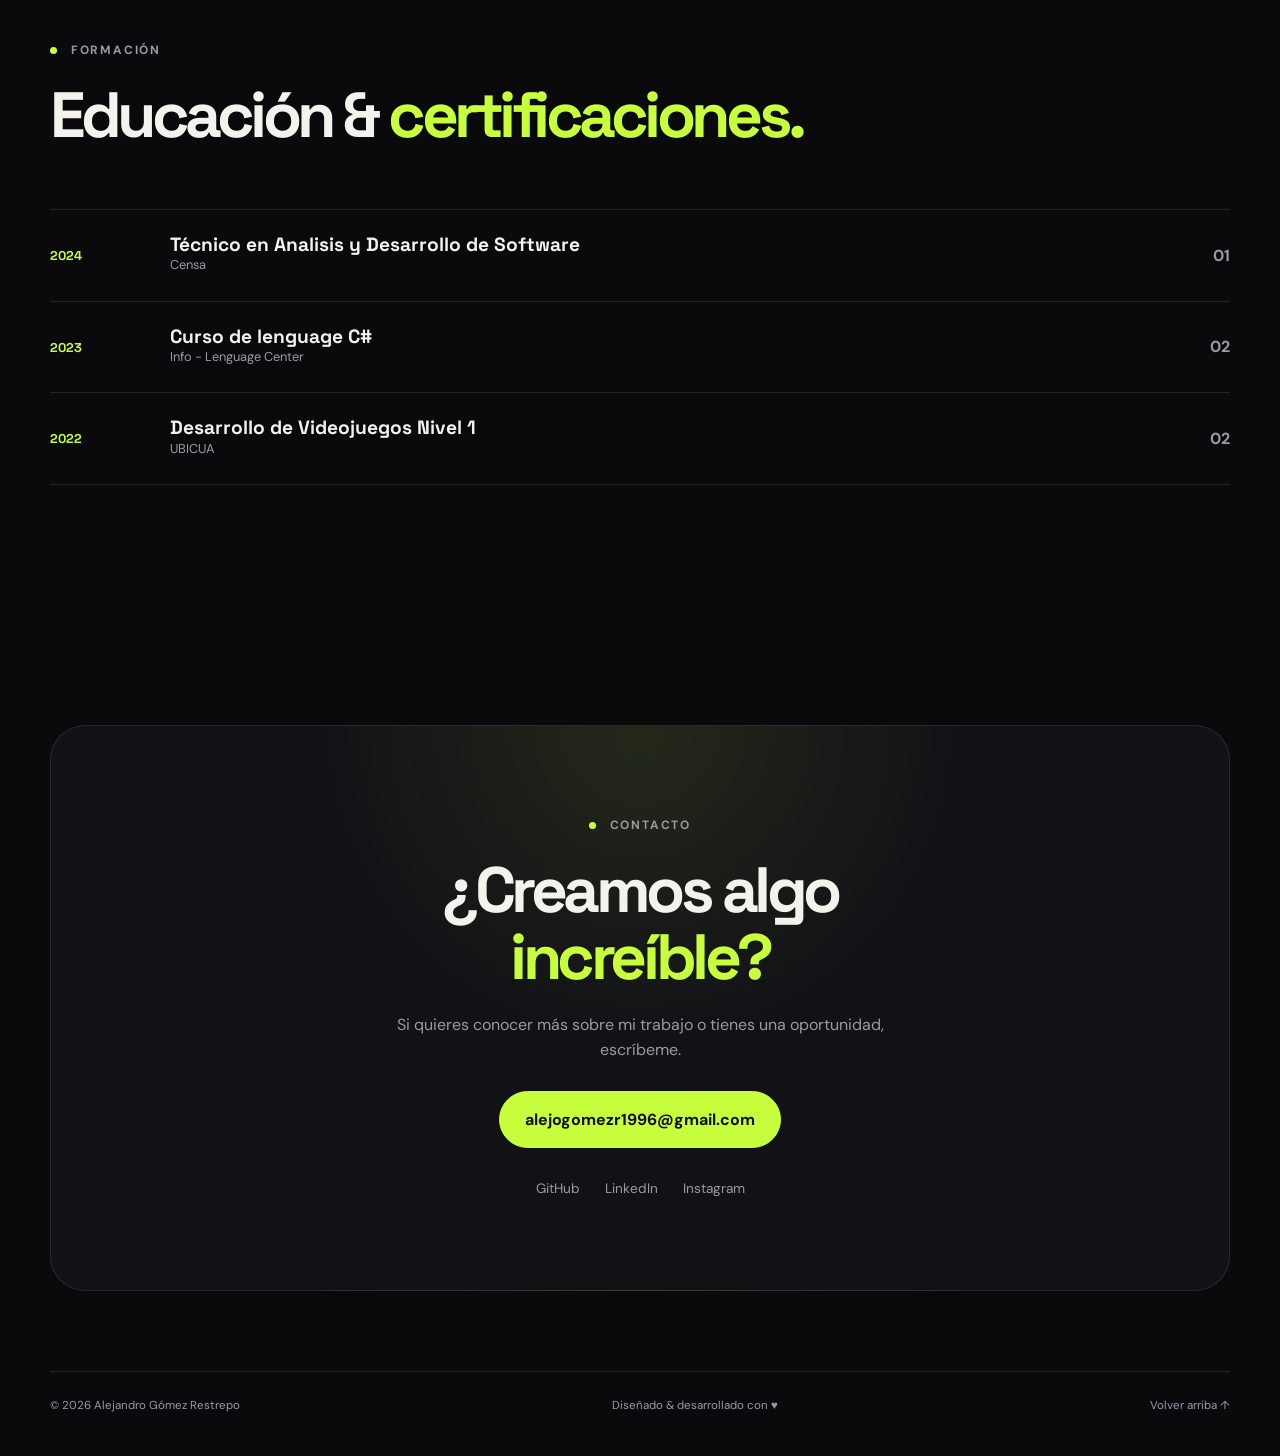
==== commit 8a518e1e: "Actualizacion index.html" ====
--- a/index.html
+++ b/index.html
@@ -1,5 +1,6 @@
 <!DOCTYPE html>
 <html lang="es">
+
 <head>
   <meta charset="UTF-8">
   <meta name="viewport" content="width=device-width, initial-scale=1.0">
@@ -7,9 +8,12 @@
   <title>Mi CV | Portafolio Interactivo</title>
   <link rel="preconnect" href="https://fonts.googleapis.com">
   <link rel="preconnect" href="https://fonts.gstatic.com" crossorigin>
-  <link href="https://fonts.googleapis.com/css2?family=DM+Sans:wght@400;500;600;700&family=Space+Grotesk:wght@500;600;700&display=swap" rel="stylesheet">
+  <link
+    href="https://fonts.googleapis.com/css2?family=DM+Sans:wght@400;500;600;700&family=Space+Grotesk:wght@500;600;700&display=swap"
+    rel="stylesheet">
   <link rel="stylesheet" href="css/styles.css">
 </head>
+
 <body>
   <div class="progress-bar" id="progressBar"></div>
   <div class="cursor-glow" id="cursorGlow"></div>
@@ -35,10 +39,10 @@
         <h1>Hola, soy<br><span class="gradient-text">ALEJANDRO GOMEZ.</span></h1>
         <p class="hero-role">Desarrollador web <span class="typed" id="typedText"></span></p>
         <p class="hero-description">
-            Soy una persona comprometida, proactiva y
-            siempre con la mejor actitud para enfrentar grandes
-            retos. Estoy dispuesto a aprender constantemente
-            y adaptarme a nuevas tecnologías.
+          Soy una persona comprometida, proactiva y
+          siempre con la mejor actitud para enfrentar grandes
+          retos. Estoy dispuesto a aprender constantemente
+          y adaptarme a nuevas tecnologías.
         </p>
         <div class="hero-actions">
           <a class="btn btn-primary" href="#proyectos">Ver proyectos <span>↗</span></a>
@@ -46,7 +50,7 @@
         </div>
         <div class="quick-stats">
           <div><strong>+03</strong><span>Años aprendiendo</span></div>
-          <div><strong>+10</strong><span>Proyectos</span></div>
+          <div><strong>2</strong><span>Proyectos</span></div>
           <div><strong>100%</strong><span>Compromiso</span></div>
         </div>
       </div>
@@ -68,43 +72,46 @@
       </div>
     </section>
 
-    <section class="marquee" aria-label="Tecnologías">
+    <!-- <section class="marquee" aria-label="Tecnologías">
       <div class="marquee-track">
         <span>HTML</span><b>✦</b><span>CSS</span><b>✦</b><span>JAVASCRIPT</span><b>✦</b><span>GIT</span><b>✦</b>
         <span>PYTHON</span><b>✦</b><span>DJANGO</span><b>✦</b><span>C#</span><b>✦</b><span>.NET</span><b>✦</b>
       </div>
-    </section>
+    </section> -->
 
     <section class="section about" id="sobre-mi">
       <div class="section-heading reveal">
-        <p class="eyebrow"><span></span> 01 / SOBRE MÍ</p>
+        <p class="eyebrow"><span></span> SOBRE MÍ</p>
         <h2>Conoce mi <em>historia.</em></h2>
       </div>
       <div class="about-grid">
         <class="about-text reveal">
-          <p class="lead">Soy una persona apasionada por la tecnología, el aprendizaje y la creación de soluciones digitales.</p>
+          <p class="lead">Soy una persona apasionada por la tecnología, el aprendizaje y la creación de soluciones
+            digitales.</p>
           <!-- <p>Escribe aquí una descripción más completa de tu perfil: quién eres, qué estudias o haces, cuáles son tus objetivos profesionales y qué te diferencia.</p> -->
-          <p>Estudiante continuo de desarrollo de software y otras tecnologías, soy un apasionado a los videojuegos, futbol y viajes en motocicleta</p>
-          <p>Me considero una persona proactiva, con habilidades de comunicación y trabajo en equipo, siempre buscando aprender y mejorar en cada proyecto que emprendo.</p><br>
+          <p>Estudiante continuo de desarrollo de software y otras tecnologías, soy un apasionado a los videojuegos,
+            futbol y viajes en motocicleta</p>
+          <p>Me considero una persona proactiva, con habilidades de comunicación y trabajo en equipo, siempre buscando
+            aprender y mejorar en cada proyecto que emprendo.</p><br>
           <!-- <p>Este CV está pensado para que puedas mostrar tu trayectoria de una manera visual, moderna e interactiva.</p> -->
-        </div>
-        <div class="info-panel reveal">
-          <div><span>Nombre</span><strong>ALEJANDRO GOMEZ RESTREPO</strong></div>
-          <div><span>Ubicación</span><strong>Colombia</strong></div>
-          <div><span>Email</span><strong>alejogomezr1996@gmail.com</strong></div>
-          <div><span>Especialidad</span><strong>Desarrollador de Software</strong></div>
-        </div>
+      </div>
+      <div class="info-panel reveal">
+        <div><span>Nombre</span><strong>ALEJANDRO GOMEZ RESTREPO</strong></div>
+        <div><span>Ubicación</span><strong>Colombia</strong></div>
+        <div><span>Email</span><strong>alejogomezr1996@gmail.com</strong></div>
+        <div><span>Especialidad</span><strong>Desarrollador de Software</strong></div>
+      </div>
       </div>
     </section>
 
     <section class="section timeline-section" id="experiencia">
       <div class="section-heading reveal">
-        <p class="eyebrow"><span></span> 02 / TRAYECTORIA</p>
+        <p class="eyebrow"><span></span> TRAYECTORIA</p>
         <h2>Mi camino <em>profesional.</em></h2>
       </div>
       <div class="timeline">
         <article class="timeline-item reveal">
-          <span class="timeline-year">2026 — ACTUAL</span>  
+          <span class="timeline-year">2026 — ACTUAL</span>
           <div class="timeline-dot"></div>
           <div class="timeline-content">
             <h3>Estudiante</h3>
@@ -122,7 +129,8 @@
             <p>Instalacion de SO (Sistemas operativos) y softwares(offices, entre otros)</p><br>
             <h3>Practicas Empresariales</h3>
             <h4>Maaji Colombia</h4>
-            <p>Realicé prácticas en el área de desarrollo de software, donde adquirí experiencia en programación y resolución de problemas.</p><br>
+            <p>Realicé prácticas en el área de desarrollo de software, donde adquirí experiencia en programación y
+              resolución de problemas.</p><br>
             <h3>Auxiliar de Desarrollo</h3>
             <h4>Delisea Gourmet</h4>
             <p>Desempeño labores de manejo decomunicación con área de ventas y contabilidad,</p>
@@ -143,20 +151,40 @@
 
     <section class="section skills" id="habilidades">
       <div class="section-heading reveal">
-        <p class="eyebrow"><span></span> 03 / HABILIDADES</p>
+        <p class="eyebrow"><span></span> HABILIDADES</p>
         <h2>Lo que sé <em>hacer.</em></h2>
       </div>
       <div class="skills-grid">
-        <div class="skill-card reveal"><div class="skill-icon">&lt;/&gt;</div><h3>HTML</h3><p>Estructura semántica y accesible.</p><div class="meter"><span style="--level: 50%"></span></div><b>50%</b></div>
-        <div class="skill-card reveal"><div class="skill-icon">✦</div><h3>CSS</h3><p>Diseño responsive y animaciones.</p><div class="meter"><span style="--level: 88%"></span></div><b>88%</b></div>
-        <div class="skill-card reveal"><div class="skill-icon">{ }</div><h3>JavaScript</h3><p>Interactividad y lógica web.</p><div class="meter"><span style="--level: 80%"></span></div><b>80%</b></div>
-        <div class="skill-card reveal"><div class="skill-icon">⌘</div><h3>Git / GitHub</h3><p>Control de versiones y despliegue.</p><div class="meter"><span style="--level: 78%"></span></div><b>78%</b></div>
+        <div class="skill-card reveal">
+          <div class="skill-icon">&lt;/&gt;</div>
+          <h3>HTML</h3>
+          <p>Estructura semántica y accesible.</p>
+          <div class="meter"><span style="--level: 50%"></span></div><b>50%</b>
+        </div>
+        <div class="skill-card reveal">
+          <div class="skill-icon">✦</div>
+          <h3>CSS</h3>
+          <p>Diseño responsive y animaciones.</p>
+          <div class="meter"><span style="--level: 88%"></span></div><b>88%</b>
+        </div>
+        <div class="skill-card reveal">
+          <div class="skill-icon">{ }</div>
+          <h3>JavaScript</h3>
+          <p>Interactividad y lógica web.</p>
+          <div class="meter"><span style="--level: 80%"></span></div><b>80%</b>
+        </div>
+        <div class="skill-card reveal">
+          <div class="skill-icon">⌘</div>
+          <h3>Git / GitHub</h3>
+          <p>Control de versiones y despliegue.</p>
+          <div class="meter"><span style="--level: 78%"></span></div><b>78%</b>
+        </div>
       </div>
     </section>
 
     <section class="section projects" id="proyectos">
       <div class="section-heading reveal">
-        <p class="eyebrow"><span></span> 04 / PORTAFOLIO</p>
+        <p class="eyebrow"><span></span> PORTAFOLIO</p>
         <h2>Proyectos que <em>he creado.</em></h2>
       </div>
       <div class="project-filters reveal">
@@ -167,43 +195,74 @@
       </div>
       <div class="projects-grid">
         <article class="project-card reveal" data-category="web">
-          <div class="project-number">01</div><div class="project-art art-one">WEB</div>
-          <div class="project-body"><span>WEB DESIGN</span><h3>Proyecto principal</h3><p>Descripción breve del proyecto y lo que aprendiste.</p><a href="#" class="project-link">Ver proyecto ↗</a></div>
+          <div class="project-number">01</div>
+          <div class="project-art art-one">WEB</div>
+          <div class="project-body"><span>DISEÑO WEB</span>
+            <h3>Rueda Libre</h3>
+            <p>Desarrollo web de una pagina de practica en Riwi</p><a href="https://alejandrogr96.github.io/rueda-libre/" target="_blank" class="project-link">Ver proyecto
+              ↗</a>
+          </div>
         </article>
         <article class="project-card reveal" data-category="js">
-          <div class="project-number">02</div><div class="project-art art-two">{ JS }</div>
-          <div class="project-body"><span>JAVASCRIPT</span><h3>Aplicación interactiva</h3><p>Descripción breve del proyecto y sus funcionalidades.</p><a href="#" class="project-link">Ver proyecto ↗</a></div>
+          <div class="project-number">02</div>
+          <div class="project-art art-two">{ JS }</div>
+          <div class="project-body"><span>JAVASCRIPT</span>
+            <h3>Ejercicios de practica</h3>
+            <p>Practica de conceptos de JavaScript</p><a href="https://github.com/AlejandroGR96?tab=repositories" target="_blank" class="project-link">Ver proyecto
+              ↗</a>
+          </div>
         </article>
         <article class="project-card reveal" data-category="otros">
-          <div class="project-number">03</div><div class="project-art art-three">✦</div>
-          <div class="project-body"><span>PROYECTO</span><h3>Proyecto destacado</h3><p>Descripción breve del proyecto y tu aporte.</p><a href="#" class="project-link">Ver proyecto ↗</a></div>
+          <div class="project-number">03</div>
+          <div class="project-art art-three">✦</div>
+          <div class="project-body"><span>PROYECTO</span>
+            <h3>Proyecto destacado</h3>
+            <p>Descripción breve del proyecto y tu aporte.</p><a href="#" class="project-link">Ver proyecto ↗</a>
+          </div>
         </article>
       </div>
     </section>
 
     <section class="section education" id="formacion">
       <div class="section-heading reveal">
-        <p class="eyebrow"><span></span> 05 / FORMACIÓN</p>
+        <p class="eyebrow"><span></span> FORMACIÓN</p>
         <h2>Educación & <em>certificaciones.</em></h2>
       </div>
       <div class="education-list">
-        <div class="education-item reveal"><span>2024</span><div><h3>Técnico en Analisis y Desarrollo de Software</h3><p>Censa </p></div><strong>01</strong></div>
-        <div class="education-item reveal"><span>2023</span><div><h3>Curso de lenguage C#</h3><p>Info - Lenguage Center</p></div><strong>02</strong></div>
-        <div class="education-item reveal"><span>2022</span><div><h3>Desarrollo de Videojuegos Nivel 1</h3><p>UBICUA</p></div><strong>02</strong></div>
+        <div class="education-item reveal"><span>2024</span>
+          <div>
+            <h3>Técnico en Analisis y Desarrollo de Software</h3>
+            <p>Censa </p>
+          </div><strong>01</strong>
+        </div>
+        <div class="education-item reveal"><span>2023</span>
+          <div>
+            <h3>Curso de lenguage C#</h3>
+            <p>Info - Lenguage Center</p>
+          </div><strong>02</strong>
+        </div>
+        <div class="education-item reveal"><span>2022</span>
+          <div>
+            <h3>Desarrollo de Videojuegos Nivel 1</h3>
+            <p>UBICUA</p>
+          </div><strong>02</strong>
+        </div>
         <!-- <div class="education-item reveal"><span>2025</span><div><h3>Certificación adicional</h3><p>Entidad certificadora</p></div><strong>03</strong></div> -->
       </div>
     </section>
 
     <section class="section contact" id="contacto">
       <div class="contact-box reveal">
-        <p class="eyebrow"><span></span> 06 / CONTACTO</p>
+        <p class="eyebrow"><span></span> CONTACTO</p>
         <h2>¿Creamos algo<br><em>increíble?</em></h2>
         <p>Si quieres conocer más sobre mi trabajo o tienes una oportunidad, escríbeme.</p>
         <a class="btn btn-primary big" href="mailto:alejogomezr1996@gmail.com">alejogomezr1996@gmail.com</a>
         <div class="socials">
           <a href="https://github.com/AlejandroGR96" aria-label="GitHub" target="_blank">GitHub</a>
-          <a href="https://www.linkedin.com/in/alejandro-gomez-restrepo-93690523a/" aria-label="LinkedIn" target="_blank">LinkedIn</a>
-          <a href="https://www.instagram.com/alejogr_96?xtok=ZXhmM2g1YzNiZmpo" aria-label="Instagram" target="_blank">Instagram</a>
+          <a href="https://www.linkedin.com/in/alejandro-gomez-restrepo-93690523a/" aria-label="LinkedIn"
+            target="_blank">LinkedIn</a>
+          <a href="https://www.instagram.com/alejogr_96?xtok=ZXhmM2g1YzNiZmpo" aria-label="Instagram"
+            target="_blank">Instagram</a>
         </div>
       </div>
     </section>
@@ -213,8 +272,9 @@
     <span>© 2026 Alejandro Gómez Restrepo</span>
     <span>Diseñado & desarrollado con ♥</span>
     <a href="#inicio">Volver arriba ↑</a>
-  </footer> 
+  </footer>
 
   <script src="js/main.js"></script>
 </body>
-</html>
+
+</html>
